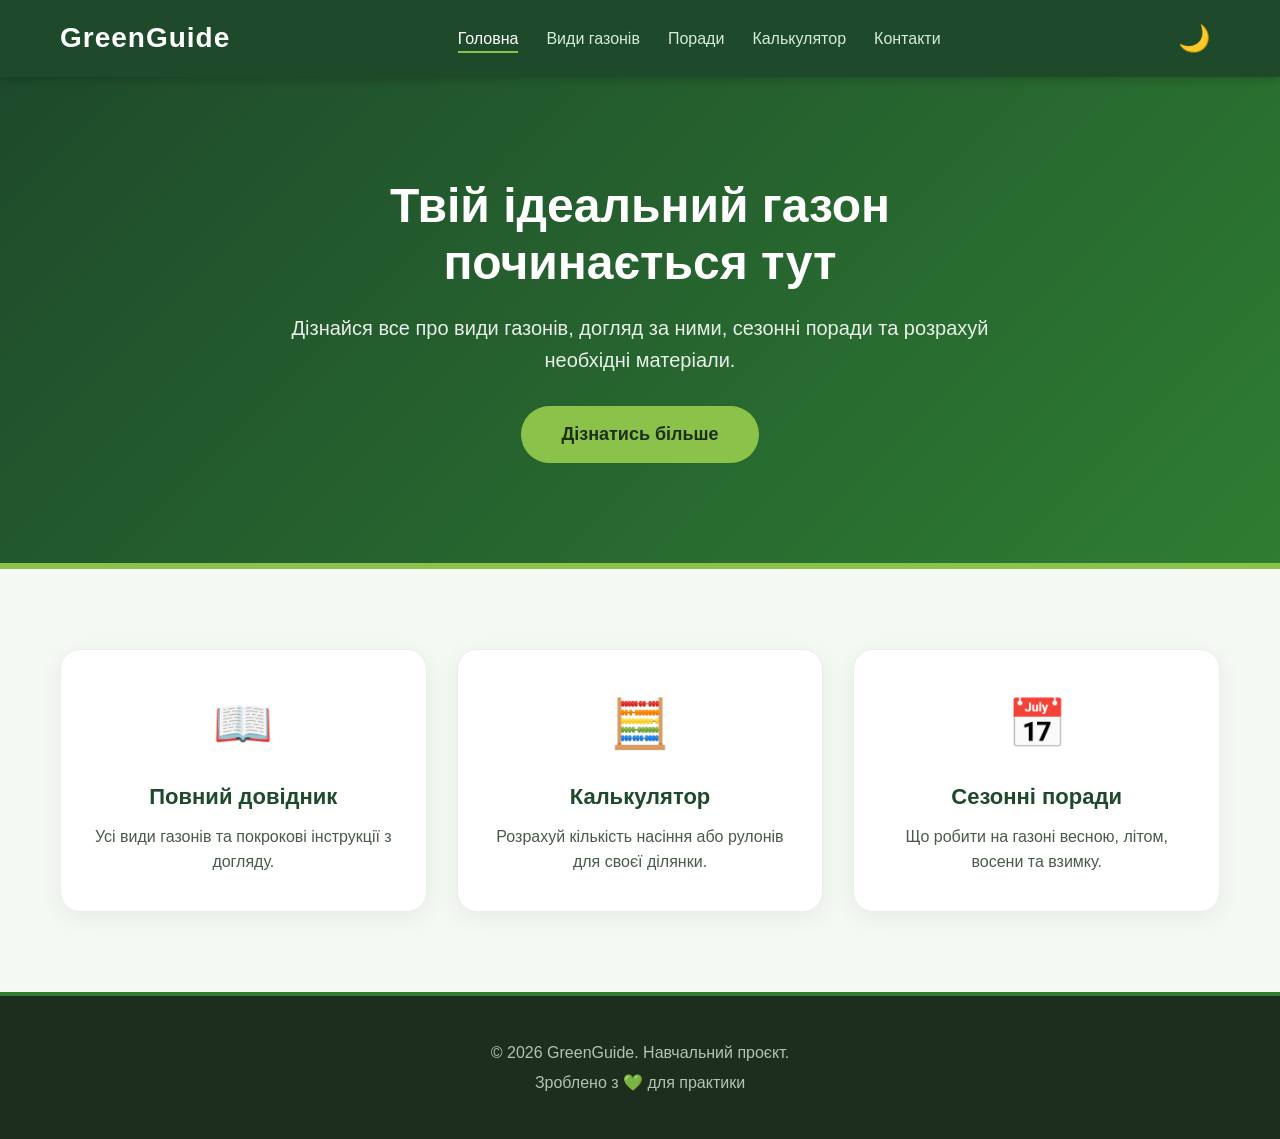
==== index.html @ 68010839 "Version 1" ====
<!DOCTYPE html>
<html lang="uk">
<head>
    <meta charset="UTF-8" />
    <meta name="viewport" content="width=device-width, initial-scale=1.0" />
    <title>GreenGuide — твій гід по газону</title>
    <link rel="stylesheet" href="css/style.css" />
</head>
<body>

    <!-- ===== ХЕДЕР ===== -->
    <header class="header">
        <div class="container header__inner">
            <a href="index.html" class="logo">GreenGuide</a>

            <nav class="nav" id="nav">
                <ul class="nav__list">
                    <li><a href="index.html" class="active">Головна</a></li>
                    <li><a href="pages/types.html">Види газонів</a></li>
                    <li><a href="pages/care.html">Поради</a></li>
                    <li><a href="pages/calculator.html">Калькулятор</a></li>
                    <li><a href="pages/contacts.html">Контакти</a></li>
                </ul>
            </nav>

            <button class="theme-toggle" id="themeToggle" title="Змінити тему">🌙</button>
            <button class="burger" id="burger" aria-label="Меню">☰</button>
        </div>
    </header>

    <!-- ===== ГОЛОВНА СЕКЦІЯ ===== -->
    <main>
        <section class="hero">
            <div class="container hero__inner">
                <h1 class="hero__title">Твій ідеальний газон<br />починається тут</h1>
                <p class="hero__subtitle">
                    Дізнайся все про види газонів, догляд за ними, сезонні поради
                    та розрахуй необхідні матеріали.
                </p>
                <a href="pages/care.html" class="btn btn-primary">Дізнатись більше</a>
            </div>
        </section>

        <section class="features">
            <div class="container features__grid">
                <div class="feature-card">
                    <div class="feature-card__icon">📖</div>
                    <h3>Повний довідник</h3>
                    <p>Усі види газонів та покрокові інструкції з догляду.</p>
                </div>
                <div class="feature-card">
                    <div class="feature-card__icon">🧮</div>
                    <h3>Калькулятор</h3>
                    <p>Розрахуй кількість насіння або рулонів для своєї ділянки.</p>
                </div>
                <div class="feature-card">
                    <div class="feature-card__icon">📅</div>
                    <h3>Сезонні поради</h3>
                    <p>Що робити на газоні весною, літом, восени та взимку.</p>
                </div>
            </div>
        </section>
    </main>

    <!-- ===== ФУТЕР ===== -->
    <footer class="footer">
        <div class="container footer__inner">
            <p>&copy; 2026 GreenGuide. Навчальний проєкт.</p>
            <p>Зроблено з 💚 для практики</p>
        </div>
    </footer>

    <!-- ===== ПІДКЛЮЧЕННЯ JS ===== -->
    <script src="js/script.js"></script>
</body>
</html>
---- css/style.css ----
/* ===== RESET ===== */
* {
    margin: 0;
    padding: 0;
    box-sizing: border-box;
}

body {
    font-family: 'Segoe UI', Tahoma, Geneva, Verdana, sans-serif;
    line-height: 1.6;
    background-color: #f4f9f4;
    color: #1e2e1e;
    transition: background-color 0.3s, color 0.3s;
}

.container {
    max-width: 1200px;
    margin: 0 auto;
    padding: 0 20px;
}

a {
    text-decoration: none;
    color: inherit;
}

/* ===== HEADER ===== */
.header {
    background-color: #1e4a2b;
    color: #fff;
    padding: 16px 0;
    position: sticky;
    top: 0;
    z-index: 1000;
    box-shadow: 0 2px 10px rgba(0, 0, 0, 0.2);
}

.header__inner {
    display: flex;
    justify-content: space-between;
    align-items: center;
}

.logo {
    font-size: 28px;
    font-weight: 700;
    letter-spacing: 1px;
}

.nav__list {
    display: flex;
    list-style: none;
    gap: 28px;
}

.nav__list a {
    color: #d4edda;
    font-weight: 500;
    transition: color 0.3s;
    padding-bottom: 4px;
}

.nav__list a:hover,
.nav__list a.active {
    color: #ffffff;
    border-bottom: 2px solid #8bc34a;
}

/* кнопки в хедері */
.theme-toggle,
.burger {
    background: none;
    border: none;
    color: #fff;
    font-size: 26px;
    cursor: pointer;
    padding: 4px 10px;
    border-radius: 8px;
    transition: background 0.3s;
}

.theme-toggle:hover,
.burger:hover {
    background: rgba(255, 255, 255, 0.15);
}

.burger {
    display: none;
    font-size: 30px;
}

/* ===== HERO ===== */
.hero {
    background: linear-gradient(135deg, #1e4a2b 0%, #2e7d32 100%);
    color: #fff;
    padding: 100px 20px;
    text-align: center;
    border-bottom: 6px solid #8bc34a;
}

.hero__title {
    font-size: 48px;
    font-weight: 700;
    margin-bottom: 20px;
    line-height: 1.2;
}

.hero__subtitle {
    font-size: 20px;
    max-width: 700px;
    margin: 0 auto 30px;
    opacity: 0.9;
}

.btn {
    display: inline-block;
    padding: 14px 40px;
    border-radius: 50px;
    font-weight: 600;
    font-size: 18px;
    transition: 0.3s;
    cursor: pointer;
    border: none;
}

.btn-primary {
    background-color: #8bc34a;
    color: #1e2e1e;
}

.btn-primary:hover {
    background-color: #7cb342;
    transform: scale(1.04);
    box-shadow: 0 4px 20px rgba(139, 195, 74, 0.4);
}

/* ===== FEATURES ===== */
.features {
    padding: 80px 20px;
}

.features__grid {
    display: grid;
    grid-template-columns: repeat(3, 1fr);
    gap: 30px;
}

.feature-card {
    background: #fff;
    padding: 36px 24px;
    border-radius: 20px;
    text-align: center;
    box-shadow: 0 6px 24px rgba(0, 0, 0, 0.06);
    transition: 0.3s;
    border: 1px solid #e8f0e8;
}

.feature-card:hover {
    transform: translateY(-6px);
    box-shadow: 0 12px 36px rgba(0, 0, 0, 0.1);
}

.feature-card__icon {
    font-size: 48px;
    margin-bottom: 16px;
}

.feature-card h3 {
    font-size: 22px;
    margin-bottom: 10px;
    color: #1e4a2b;
}

.feature-card p {
    color: #4a5a4a;
}

/* ===== FOOTER ===== */
.footer {
    background-color: #1e2e1e;
    color: #b0c4b0;
    padding: 40px 20px;
    text-align: center;
    border-top: 4px solid #2e7d32;
}

.footer__inner p {
    margin: 4px 0;
}

/* ===== ТЕМНА ТЕМА ===== */
body.dark {
    background-color: #121812;
    color: #d4e8d4;
}

body.dark .header {
    background-color: #0a1f0f;
}

body.dark .feature-card {
    background-color: #1e2a1e;
    border-color: #2e3e2e;
}

body.dark .feature-card h3 {
    color: #8bc34a;
}

body.dark .feature-card p {
    color: #b0c4b0;
}

body.dark .footer {
    background-color: #0a1a0a;
}

/* ===== АДАПТИВ ===== */
@media (max-width: 768px) {
    .burger {
        display: block;
    }

    .nav {
        display: none;
        position: absolute;
        top: 70px;
        left: 0;
        width: 100%;
        background-color: #1e4a2b;
        padding: 20px 0;
        box-shadow: 0 10px 30px rgba(0, 0, 0, 0.3);
    }

    .nav.open {
        display: block;
    }

    .nav__list {
        flex-direction: column;
        align-items: center;
        gap: 16px;
    }

    .hero__title {
        font-size: 32px;
    }

    .hero__subtitle {
        font-size: 17px;
    }

    .features__grid {
        grid-template-columns: 1fr;
        gap: 20px;
    }

    .hero {
        padding: 60px 20px;
    }

    .features {
        padding: 50px 20px;
    }
}

@media (max-width: 480px) {
    .logo {
        font-size: 20px;
    }

    .hero__title {
        font-size: 26px;
    }

    .btn {
        padding: 12px 28px;
        font-size: 16px;
    }
}
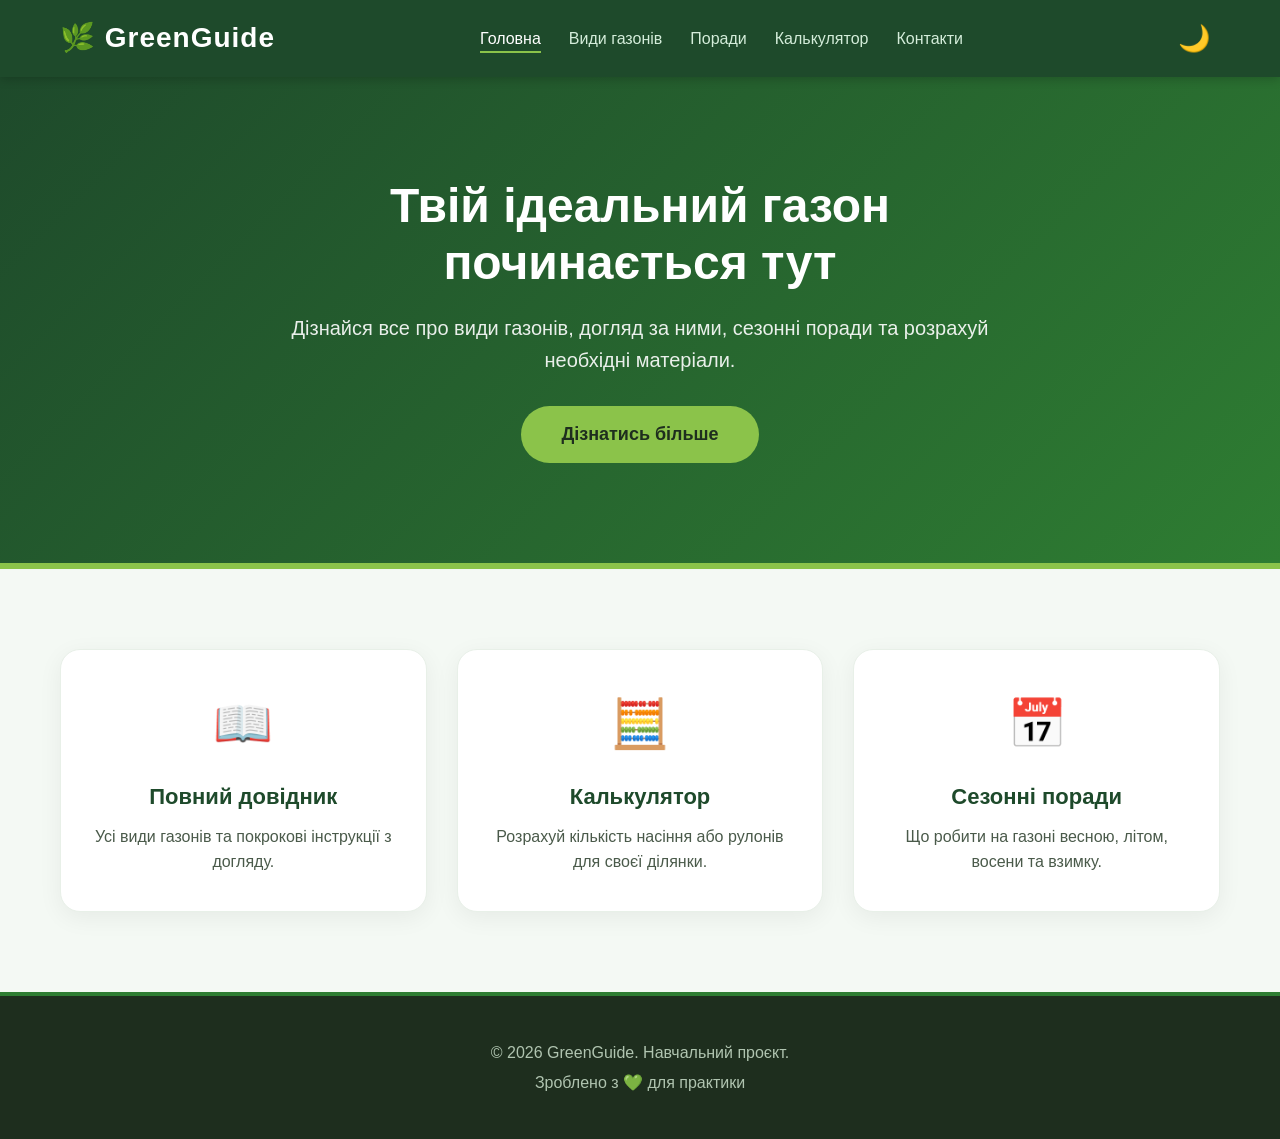
==== commit ce3a61d2: "Version 2" ====
--- a/index.html
+++ b/index.html
@@ -11,7 +11,7 @@
     <!-- ===== ХЕДЕР ===== -->
     <header class="header">
         <div class="container header__inner">
-            <a href="index.html" class="logo">GreenGuide</a>
+            <a href="index.html" class="logo">🌿 GreenGuide</a>
 
             <nav class="nav" id="nav">
                 <ul class="nav__list">
@@ -53,7 +53,7 @@
                     <h3>Калькулятор</h3>
                     <p>Розрахуй кількість насіння або рулонів для своєї ділянки.</p>
                 </div>
-                <div class="feature-card">
+                <div class="feature-card" >
                     <div class="feature-card__icon">📅</div>
                     <h3>Сезонні поради</h3>
                     <p>Що робити на газоні весною, літом, восени та взимку.</p>
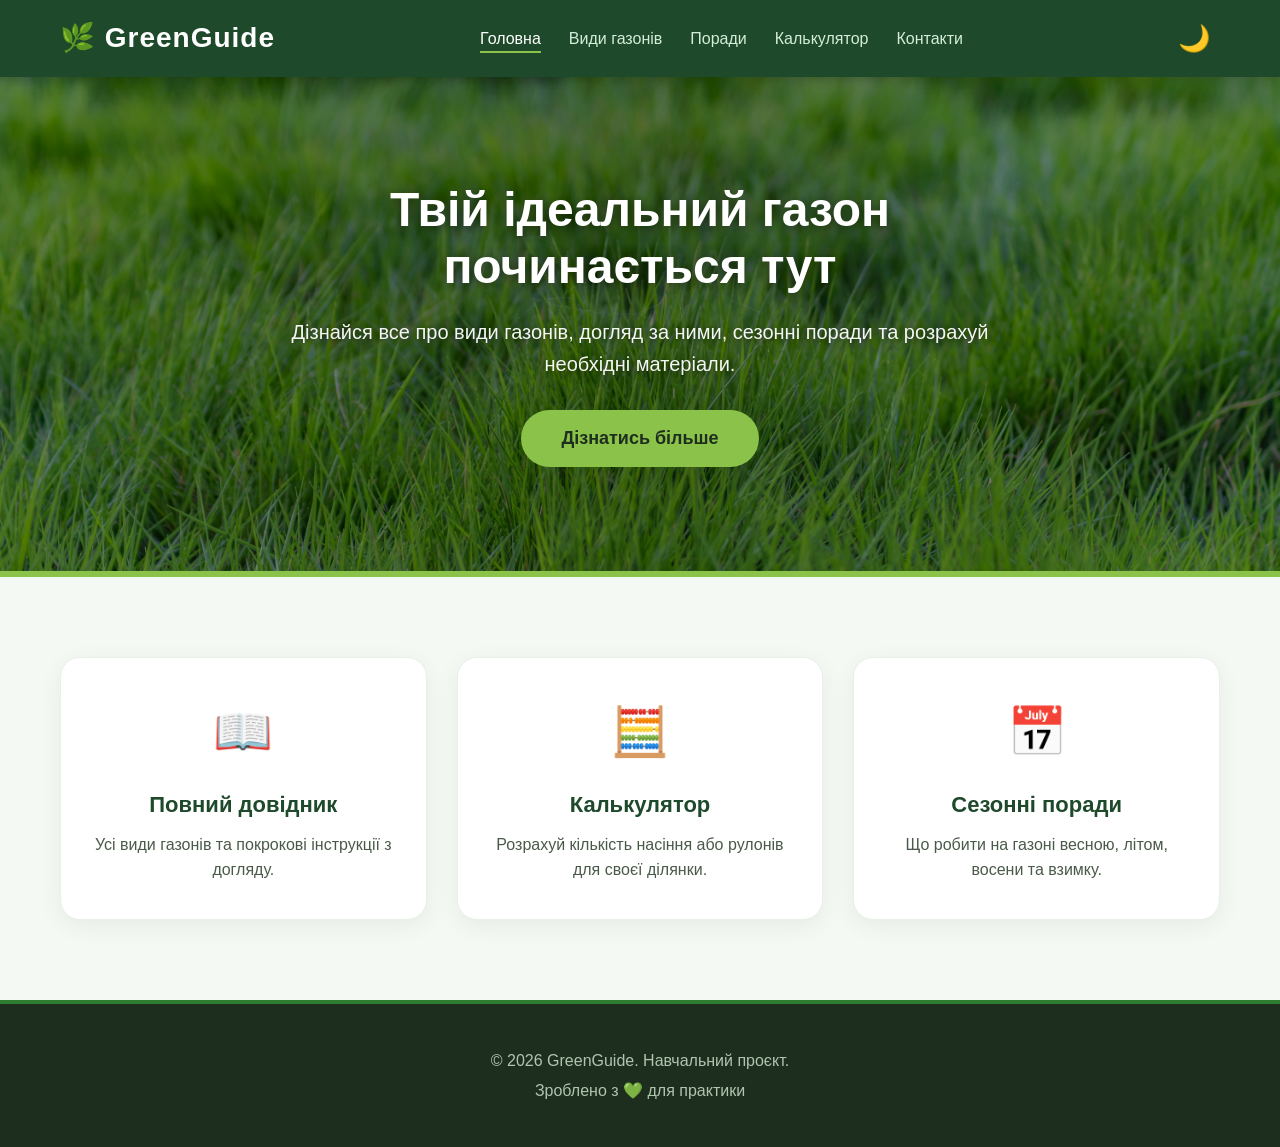
==== commit 0addb406: "Version 3" ====
--- a/index.html
+++ b/index.html
@@ -1,11 +1,13 @@
 <!DOCTYPE html>
 <html lang="uk">
+
 <head>
     <meta charset="UTF-8" />
     <meta name="viewport" content="width=device-width, initial-scale=1.0" />
     <title>GreenGuide — твій гід по газону</title>
     <link rel="stylesheet" href="css/style.css" />
 </head>
+
 <body>
 
     <!-- ===== ХЕДЕР ===== -->
@@ -31,6 +33,8 @@
     <!-- ===== ГОЛОВНА СЕКЦІЯ ===== -->
     <main>
         <section class="hero">
+            <!-- Фон-зображення через CSS (background-image) -->
+            <div class="hero-overlay"></div>
             <div class="container hero__inner">
                 <h1 class="hero__title">Твій ідеальний газон<br />починається тут</h1>
                 <p class="hero__subtitle">
@@ -53,7 +57,7 @@
                     <h3>Калькулятор</h3>
                     <p>Розрахуй кількість насіння або рулонів для своєї ділянки.</p>
                 </div>
-                <div class="feature-card" >
+                <div class="feature-card">
                     <div class="feature-card__icon">📅</div>
                     <h3>Сезонні поради</h3>
                     <p>Що робити на газоні весною, літом, восени та взимку.</p>
@@ -73,4 +77,5 @@
     <!-- ===== ПІДКЛЮЧЕННЯ JS ===== -->
     <script src="js/script.js"></script>
 </body>
+
 </html>
--- a/css/style.css
+++ b/css/style.css
@@ -91,11 +91,39 @@
 
 /* ===== HERO ===== */
 .hero {
-    background: linear-gradient(135deg, #1e4a2b 0%, #2e7d32 100%);
+    position: relative;
+    background-color: #1e4a2b;
+    /* колір, якщо картинка не завантажиться */
+    background-image: url('../img/hero-bg.webp');
+    background-size: cover;
+    background-position: center center;
+    background-repeat: no-repeat;
     color: #fff;
     padding: 100px 20px;
     text-align: center;
     border-bottom: 6px solid #8bc34a;
+    overflow: hidden;
+    min-height: 500px;
+    display: flex;
+    align-items: center;
+    justify-content: center;
+}
+
+/* затемнення поверх фону, щоб текст читався краще */
+.hero-overlay {
+    position: absolute;
+    top: 0;
+    left: 0;
+    width: 100%;
+    height: 100%;
+    background: rgba(0, 0, 0, 0.45);
+    z-index: 1;
+}
+
+/* контейнер з текстом поверх затемнення */
+.hero__inner {
+    position: relative;
+    z-index: 2;
 }
 
 .hero__title {
@@ -103,13 +131,15 @@
     font-weight: 700;
     margin-bottom: 20px;
     line-height: 1.2;
+    text-shadow: 0 2px 12px rgba(0, 0, 0, 0.5);
 }
 
 .hero__subtitle {
     font-size: 20px;
     max-width: 700px;
     margin: 0 auto 30px;
-    opacity: 0.9;
+    opacity: 0.95;
+    text-shadow: 0 1px 8px rgba(0, 0, 0, 0.5);
 }
 
 .btn {
@@ -215,6 +245,14 @@
     background-color: #0a1a0a;
 }
 
+body.dark .hero {
+    background-color: #0a1f0f;
+}
+
+body.dark .hero-overlay {
+    background: rgba(0, 0, 0, 0.6);
+}
+
 /* ===== АДАПТИВ ===== */
 @media (max-width: 768px) {
     .burger {
@@ -242,6 +280,11 @@
         gap: 16px;
     }
 
+    .hero {
+        padding: 60px 20px;
+        min-height: 400px;
+    }
+
     .hero__title {
         font-size: 32px;
     }
@@ -255,10 +298,6 @@
         gap: 20px;
     }
 
-    .hero {
-        padding: 60px 20px;
-    }
-
     .features {
         padding: 50px 20px;
     }
@@ -269,8 +308,17 @@
         font-size: 20px;
     }
 
+    .hero {
+        min-height: 320px;
+        padding: 40px 16px;
+    }
+
     .hero__title {
         font-size: 26px;
+    }
+
+    .hero__subtitle {
+        font-size: 15px;
     }
 
     .btn {
